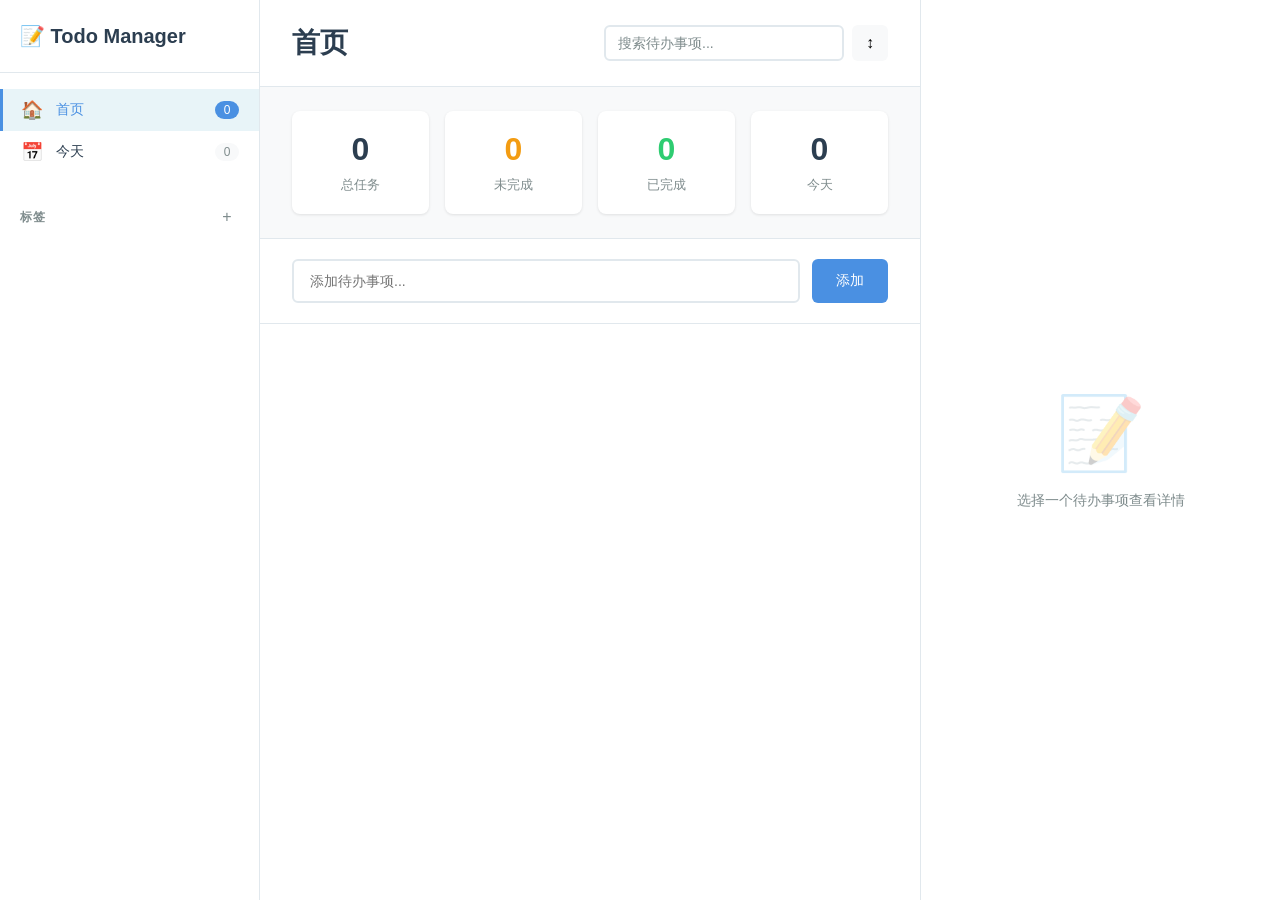
==== index.html @ 9fb46be1 "feat: 添加搜索功能 新功能: - 🔍 添加搜索框，可搜索待办事项的标题和备注 - ✕ 清除搜索按钮，快速清空搜索 - 📝 实时搜索，输入即时过滤结果 - 💡 友好的提示：搜索无结果时显示"没有找" ====
<!DOCTYPE html>
<html lang="zh-CN">
<head>
  <meta charset="UTF-8">
  <meta name="viewport" content="width=device-width, initial-scale=1.0">
  <title>Todo Manager</title>
  <link rel="stylesheet" href="app.css">
</head>
<body>
  <div class="app-container">
    <!-- 左侧导航栏 -->
    <aside class="sidebar">
      <div class="sidebar-header">
        <h1 class="app-title">📝 Todo Manager</h1>
      </div>

      <nav class="sidebar-nav">
        <!-- 主要导航 -->
        <div class="nav-section">
          <div class="nav-item active" data-view="home">
            <span class="nav-icon">🏠</span>
            <span class="nav-label">首页</span>
            <span class="nav-count" id="homeCount">0</span>
          </div>
          <div class="nav-item" data-view="today">
            <span class="nav-icon">📅</span>
            <span class="nav-label">今天</span>
            <span class="nav-count" id="todayCount">0</span>
          </div>
        </div>

        <!-- 标签列表 -->
        <div class="nav-section">
          <div class="section-header">
            <span class="section-title">标签</span>
            <button class="icon-btn-small" id="addTagBtn" title="添加标签">+</button>
          </div>
          <div id="tagsList" class="tags-list">
            <!-- 标签动态插入 -->
          </div>
        </div>
      </nav>
    </aside>

    <!-- 中间待办列表 -->
    <main class="main-content">
      <!-- 顶部标题栏 -->
      <header class="content-header">
        <h2 class="view-title" id="viewTitle">首页</h2>
        <div class="header-actions">
          <div class="search-box">
            <input
              type="text"
              id="searchInput"
              class="search-input"
              placeholder="搜索待办事项..."
            >
            <button class="btn-icon" id="clearSearchBtn" title="清除搜索" style="display: none;">
              <span>✕</span>
            </button>
          </div>
          <button class="btn-icon" id="sortBtn" title="排序">
            <span>↕️</span>
          </button>
        </div>
      </header>

      <!-- 统计面板（仅首页显示） -->
      <div class="stats-panel" id="statsPanel">
        <div class="stat-card">
          <div class="stat-number" id="totalTasks">0</div>
          <div class="stat-label">总任务</div>
        </div>
        <div class="stat-card">
          <div class="stat-number highlight" id="pendingTasks">0</div>
          <div class="stat-label">未完成</div>
        </div>
        <div class="stat-card">
          <div class="stat-number success" id="completedTasks">0</div>
          <div class="stat-label">已完成</div>
        </div>
        <div class="stat-card">
          <div class="stat-number" id="todayTasks">0</div>
          <div class="stat-label">今天</div>
        </div>
      </div>

      <!-- 添加待办事项 -->
      <div class="add-todo-form">
        <input
          type="text"
          id="newTodoInput"
          class="add-todo-input"
          placeholder="添加待办事项..."
        >
        <button class="add-todo-btn" id="addTodoBtn">添加</button>
      </div>

      <!-- 待办列表 -->
      <div class="todos-container" id="todosContainer">
        <!-- 待办事项动态插入 -->
      </div>
    </main>

    <!-- 右侧详情面板 -->
    <aside class="detail-panel" id="detailPanel">
      <div class="detail-content">
        <div class="detail-empty">
          <div class="empty-icon">📝</div>
          <div class="empty-text">选择一个待办事项查看详情</div>
        </div>

        <div class="detail-form hidden" id="detailForm">
          <!-- 关闭按钮 -->
          <div class="detail-header">
            <button class="close-btn" id="closeDetailBtn">✕</button>
          </div>

          <!-- 标题编辑 -->
          <div class="detail-section">
            <textarea
              class="detail-title-input"
              id="detailTitleInput"
              placeholder="待办事项标题..."
              rows="2"
            ></textarea>
          </div>

          <!-- 完成状态 -->
          <div class="detail-section">
            <label class="checkbox-label">
              <input type="checkbox" id="detailCompletedCheckbox">
              <span>标记为已完成</span>
            </label>
          </div>

          <!-- 标签选择 -->
          <div class="detail-section">
            <label class="section-label">标签</label>
            <select id="detailTagSelect" class="detail-select">
              <option value="">无标签</option>
              <!-- 标签选项动态插入 -->
            </select>
          </div>

          <!-- 日期设置 -->
          <div class="detail-section">
            <label class="section-label">截止日期</label>
            <input type="date" id="detailDateInput" class="detail-input">
          </div>

          <!-- 备注 -->
          <div class="detail-section">
            <label class="section-label">备注</label>
            <textarea
              id="detailNotesInput"
              class="detail-textarea"
              placeholder="添加备注..."
              rows="6"
            ></textarea>
          </div>

          <!-- 操作按钮 -->
          <div class="detail-actions">
            <button class="btn-danger" id="deleteTodoBtn">删除待办</button>
          </div>
        </div>
      </div>
    </aside>
  </div>

  <script src="storage.js"></script>
  <script src="app.js"></script>
</body>
</html>
---- app.css ----
/* 全局样式 */
* {
  margin: 0;
  padding: 0;
  box-sizing: border-box;
}

:root {
  --primary-color: #4A90E2;
  --primary-hover: #357ABD;
  --danger-color: #E74C3C;
  --success-color: #2ECC71;
  --warning-color: #F39C12;
  --text-primary: #2C3E50;
  --text-secondary: #7F8C8D;
  --bg-primary: #FFFFFF;
  --bg-secondary: #F8F9FA;
  --bg-hover: #E8F4F8;
  --border-color: #E1E8ED;
  --sidebar-width: 260px;
  --detail-width: 360px;
}

body {
  font-family: -apple-system, BlinkMacSystemFont, 'Segoe UI', 'PingFang SC', 'Hiragino Sans GB', 'Microsoft YaHei', sans-serif;
  background: var(--bg-secondary);
  color: var(--text-primary);
  overflow: hidden;
}

/* 主容器 - 三栏布局 */
.app-container {
  display: flex;
  height: 100vh;
  overflow: hidden;
}

/* ============= 左侧边栏 ============= */
.sidebar {
  width: var(--sidebar-width);
  background: var(--bg-primary);
  border-right: 1px solid var(--border-color);
  display: flex;
  flex-direction: column;
  flex-shrink: 0;
}

.sidebar-header {
  padding: 24px 20px;
  border-bottom: 1px solid var(--border-color);
}

.app-title {
  font-size: 20px;
  font-weight: 600;
  color: var(--text-primary);
}

.sidebar-nav {
  flex: 1;
  overflow-y: auto;
  padding: 16px 0;
}

.nav-section {
  margin-bottom: 24px;
}

.section-header {
  display: flex;
  align-items: center;
  justify-content: space-between;
  padding: 8px 20px;
  margin-bottom: 8px;
}

.section-title {
  font-size: 12px;
  font-weight: 600;
  color: var(--text-secondary);
  text-transform: uppercase;
  letter-spacing: 0.5px;
}

.nav-item {
  display: flex;
  align-items: center;
  padding: 10px 20px;
  cursor: pointer;
  transition: all 0.2s;
  position: relative;
}

.nav-item:hover {
  background: var(--bg-hover);
}

.nav-item.active {
  background: var(--bg-hover);
  color: var(--primary-color);
  font-weight: 500;
}

.nav-item.active::before {
  content: '';
  position: absolute;
  left: 0;
  top: 0;
  bottom: 0;
  width: 3px;
  background: var(--primary-color);
}

.nav-icon {
  font-size: 18px;
  margin-right: 12px;
  width: 24px;
  text-align: center;
}

.nav-label {
  flex: 1;
  font-size: 14px;
}

.nav-count {
  font-size: 12px;
  color: var(--text-secondary);
  background: var(--bg-secondary);
  padding: 2px 8px;
  border-radius: 10px;
  min-width: 24px;
  text-align: center;
}

.nav-item.active .nav-count {
  background: var(--primary-color);
  color: white;
}

/* 标签列表 */
.tags-list {
  display: flex;
  flex-direction: column;
}

.tag-item {
  display: flex;
  align-items: center;
  padding: 8px 20px;
  cursor: pointer;
  transition: all 0.2s;
}

.tag-item:hover {
  background: var(--bg-hover);
}

.tag-item.active {
  background: var(--bg-hover);
  color: var(--primary-color);
}

.tag-color {
  width: 12px;
  height: 12px;
  border-radius: 50%;
  margin-right: 12px;
}

.tag-name {
  flex: 1;
  font-size: 14px;
}

.tag-actions {
  display: none;
  gap: 4px;
}

.tag-item:hover .tag-actions {
  display: flex;
}

/* ============= 中间内容区 ============= */
.main-content {
  flex: 1;
  display: flex;
  flex-direction: column;
  background: var(--bg-primary);
  overflow: hidden;
}

.content-header {
  display: flex;
  align-items: center;
  justify-content: space-between;
  padding: 24px 32px;
  border-bottom: 1px solid var(--border-color);
}

.view-title {
  font-size: 28px;
  font-weight: 600;
  color: var(--text-primary);
}

.header-actions {
  display: flex;
  gap: 8px;
  align-items: center;
}

/* 搜索框 */
.search-box {
  display: flex;
  align-items: center;
  gap: 4px;
  position: relative;
}

.search-input {
  width: 240px;
  padding: 8px 12px;
  border: 2px solid var(--border-color);
  border-radius: 6px;
  font-size: 14px;
  transition: all 0.2s;
  background: var(--bg-primary);
}

.search-input:focus {
  outline: none;
  border-color: var(--primary-color);
  box-shadow: 0 0 0 3px rgba(74, 144, 226, 0.1);
}

.search-input::placeholder {
  color: var(--text-secondary);
}

/* 统计面板 */
.stats-panel {
  display: grid;
  grid-template-columns: repeat(4, 1fr);
  gap: 16px;
  padding: 24px 32px;
  background: var(--bg-secondary);
  border-bottom: 1px solid var(--border-color);
}

.stats-panel.hidden {
  display: none;
}

.stat-card {
  background: white;
  padding: 20px;
  border-radius: 8px;
  text-align: center;
  box-shadow: 0 1px 3px rgba(0, 0, 0, 0.1);
}

.stat-number {
  font-size: 32px;
  font-weight: 700;
  color: var(--text-primary);
  margin-bottom: 8px;
}

.stat-number.highlight {
  color: var(--warning-color);
}

.stat-number.success {
  color: var(--success-color);
}

.stat-label {
  font-size: 13px;
  color: var(--text-secondary);
  font-weight: 500;
}

/* 添加待办表单 */
.add-todo-form {
  display: flex;
  gap: 12px;
  padding: 20px 32px;
  border-bottom: 1px solid var(--border-color);
}

.add-todo-input {
  flex: 1;
  padding: 12px 16px;
  border: 2px solid var(--border-color);
  border-radius: 6px;
  font-size: 14px;
  transition: all 0.2s;
}

.add-todo-input:focus {
  outline: none;
  border-color: var(--primary-color);
  box-shadow: 0 0 0 3px rgba(74, 144, 226, 0.1);
}

.add-todo-btn {
  padding: 12px 24px;
  background: var(--primary-color);
  color: white;
  border: none;
  border-radius: 6px;
  font-size: 14px;
  font-weight: 500;
  cursor: pointer;
  transition: background 0.2s;
}

.add-todo-btn:hover {
  background: var(--primary-hover);
}

/* 待办列表 */
.todos-container {
  flex: 1;
  overflow-y: auto;
  padding: 16px 32px;
}

.todo-item {
  display: flex;
  align-items: flex-start;
  padding: 16px;
  margin-bottom: 8px;
  background: var(--bg-primary);
  border: 1px solid var(--border-color);
  border-radius: 8px;
  cursor: pointer;
  transition: all 0.2s;
}

.todo-item:hover {
  border-color: var(--primary-color);
  box-shadow: 0 2px 8px rgba(74, 144, 226, 0.15);
}

.todo-item.active {
  border-color: var(--primary-color);
  background: var(--bg-hover);
}

.todo-item.completed {
  opacity: 0.6;
}

.todo-checkbox {
  width: 20px;
  height: 20px;
  margin-right: 12px;
  margin-top: 2px;
  cursor: pointer;
  accent-color: var(--primary-color);
  flex-shrink: 0;
}

.todo-content {
  flex: 1;
  min-width: 0;
}

.todo-title {
  font-size: 15px;
  color: var(--text-primary);
  margin-bottom: 6px;
  word-wrap: break-word;
}

.todo-item.completed .todo-title {
  text-decoration: line-through;
  color: var(--text-secondary);
}

.todo-meta {
  display: flex;
  align-items: center;
  gap: 12px;
  font-size: 12px;
  color: var(--text-secondary);
}

.todo-tag {
  display: inline-flex;
  align-items: center;
  gap: 4px;
  padding: 2px 8px;
  background: var(--bg-secondary);
  border-radius: 4px;
}

.todo-date {
  display: inline-flex;
  align-items: center;
  gap: 4px;
}

.todo-date.overdue {
  color: var(--danger-color);
}

.empty-state {
  text-align: center;
  padding: 60px 20px;
  color: var(--text-secondary);
}

.empty-icon {
  font-size: 64px;
  margin-bottom: 16px;
  opacity: 0.5;
}

.empty-text {
  font-size: 16px;
}

/* ============= 右侧详情面板 ============= */
.detail-panel {
  width: var(--detail-width);
  background: var(--bg-primary);
  border-left: 1px solid var(--border-color);
  display: flex;
  flex-direction: column;
  flex-shrink: 0;
}

.detail-content {
  flex: 1;
  overflow-y: auto;
}

.detail-empty {
  display: flex;
  flex-direction: column;
  align-items: center;
  justify-content: center;
  height: 100%;
  padding: 40px;
  color: var(--text-secondary);
}

.detail-empty .empty-icon {
  font-size: 72px;
  margin-bottom: 16px;
  opacity: 0.3;
}

.detail-empty .empty-text {
  font-size: 14px;
  text-align: center;
}

.detail-form {
  padding: 24px;
}

.detail-form.hidden {
  display: none;
}

.detail-header {
  display: flex;
  justify-content: flex-end;
  margin-bottom: 16px;
}

.close-btn {
  width: 32px;
  height: 32px;
  border: none;
  background: transparent;
  color: var(--text-secondary);
  font-size: 18px;
  cursor: pointer;
  border-radius: 4px;
  transition: all 0.2s;
}

.close-btn:hover {
  background: var(--bg-secondary);
  color: var(--text-primary);
}

.detail-section {
  margin-bottom: 24px;
}

.section-label {
  display: block;
  font-size: 13px;
  font-weight: 600;
  color: var(--text-secondary);
  margin-bottom: 8px;
  text-transform: uppercase;
  letter-spacing: 0.5px;
}

.detail-title-input {
  width: 100%;
  padding: 12px;
  border: 2px solid var(--border-color);
  border-radius: 6px;
  font-size: 16px;
  font-weight: 500;
  font-family: inherit;
  resize: vertical;
  transition: border-color 0.2s;
}

.detail-title-input:focus {
  outline: none;
  border-color: var(--primary-color);
}

.detail-input,
.detail-select {
  width: 100%;
  padding: 10px 12px;
  border: 1px solid var(--border-color);
  border-radius: 6px;
  font-size: 14px;
  font-family: inherit;
  transition: border-color 0.2s;
}

.detail-input:focus,
.detail-select:focus {
  outline: none;
  border-color: var(--primary-color);
}

.detail-textarea {
  width: 100%;
  padding: 12px;
  border: 1px solid var(--border-color);
  border-radius: 6px;
  font-size: 14px;
  font-family: inherit;
  resize: vertical;
  min-height: 120px;
  transition: border-color 0.2s;
}

.detail-textarea:focus {
  outline: none;
  border-color: var(--primary-color);
}

.checkbox-label {
  display: flex;
  align-items: center;
  gap: 8px;
  cursor: pointer;
  font-size: 14px;
}

.checkbox-label input[type="checkbox"] {
  width: 18px;
  height: 18px;
  cursor: pointer;
  accent-color: var(--primary-color);
}

.detail-actions {
  margin-top: 32px;
  padding-top: 24px;
  border-top: 1px solid var(--border-color);
}

.btn-danger {
  width: 100%;
  padding: 12px;
  background: var(--danger-color);
  color: white;
  border: none;
  border-radius: 6px;
  font-size: 14px;
  font-weight: 500;
  cursor: pointer;
  transition: opacity 0.2s;
}

.btn-danger:hover {
  opacity: 0.9;
}

/* ============= 通用按钮 ============= */
.btn-icon {
  width: 36px;
  height: 36px;
  border: none;
  background: var(--bg-secondary);
  border-radius: 6px;
  cursor: pointer;
  font-size: 16px;
  transition: background 0.2s;
}

.btn-icon:hover {
  background: var(--border-color);
}

.icon-btn-small {
  width: 24px;
  height: 24px;
  border: none;
  background: transparent;
  color: var(--text-secondary);
  font-size: 16px;
  cursor: pointer;
  border-radius: 4px;
  transition: all 0.2s;
}

.icon-btn-small:hover {
  background: var(--bg-secondary);
  color: var(--primary-color);
}

.icon-btn-tiny {
  padding: 2px 6px;
  border: none;
  background: transparent;
  color: var(--text-secondary);
  font-size: 14px;
  cursor: pointer;
  border-radius: 3px;
  transition: all 0.2s;
}

.icon-btn-tiny:hover {
  background: var(--bg-secondary);
  color: var(--danger-color);
}

/* ============= 工具类 ============= */
.hidden {
  display: none !important;
}

/* ============= 滚动条样式 ============= */
::-webkit-scrollbar {
  width: 8px;
  height: 8px;
}

::-webkit-scrollbar-track {
  background: transparent;
}

::-webkit-scrollbar-thumb {
  background: var(--border-color);
  border-radius: 4px;
}

::-webkit-scrollbar-thumb:hover {
  background: var(--text-secondary);
}

/* ============= 响应式设计 ============= */
@media (max-width: 1200px) {
  .detail-panel {
    width: 320px;
  }
}

@media (max-width: 992px) {
  .stats-panel {
    grid-template-columns: repeat(2, 1fr);
  }
}

@media (max-width: 768px) {
  .sidebar {
    width: 200px;
  }

  .detail-panel {
    display: none;
  }
}
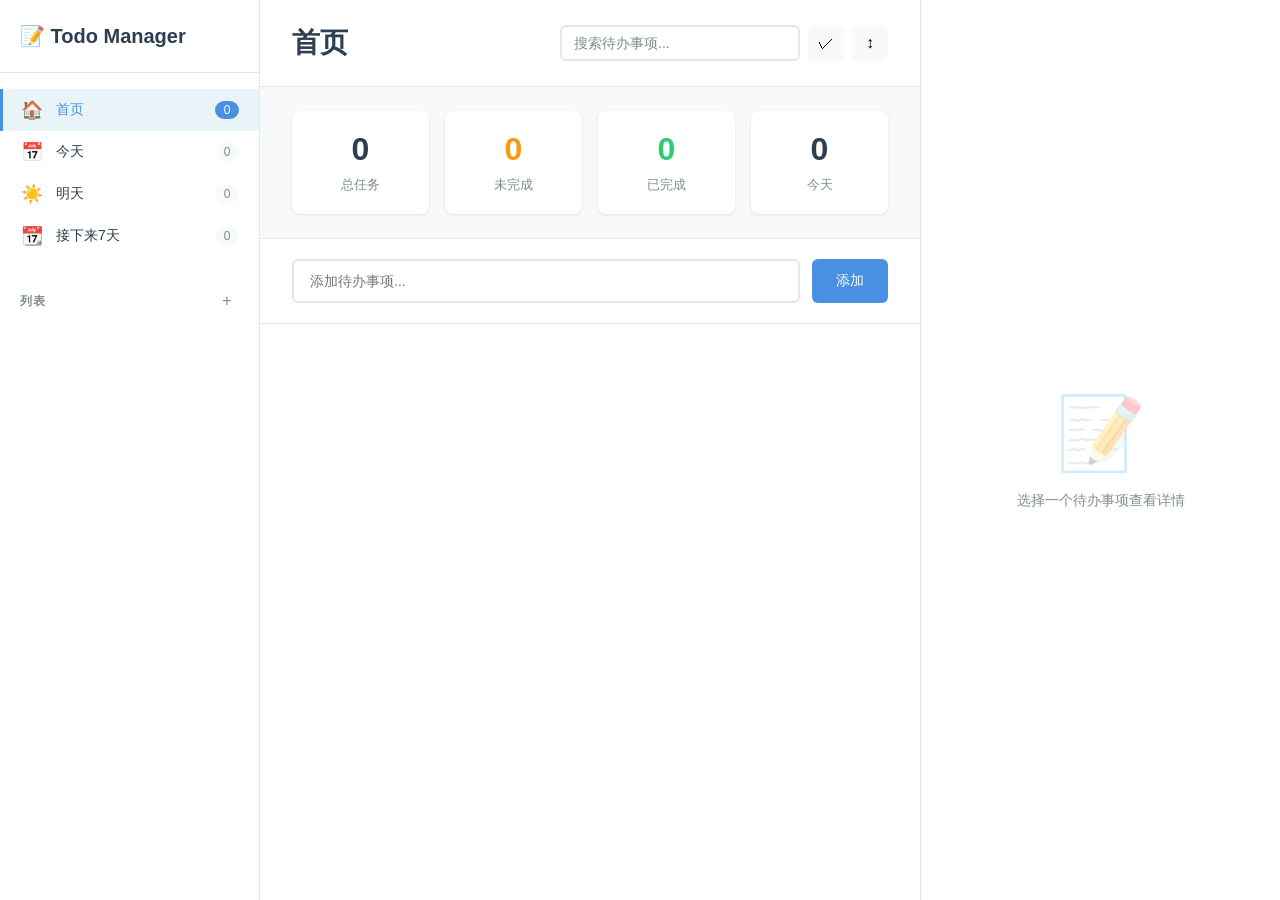
==== commit 9acf5f97: "feat: 实现TickTick免费版完整功能 重大更新： 1. 列表/项目系统    - 将标签系统重构为列表/项目系统    - 支持文件夹层级结构    - 列表可以嵌套子列表  2. 优先级管" ====
--- a/index.html
+++ b/index.html
@@ -27,16 +27,26 @@
             <span class="nav-label">今天</span>
             <span class="nav-count" id="todayCount">0</span>
           </div>
-        </div>
-
-        <!-- 标签列表 -->
+          <div class="nav-item" data-view="tomorrow">
+            <span class="nav-icon">☀️</span>
+            <span class="nav-label">明天</span>
+            <span class="nav-count" id="tomorrowCount">0</span>
+          </div>
+          <div class="nav-item" data-view="next7days">
+            <span class="nav-icon">📆</span>
+            <span class="nav-label">接下来7天</span>
+            <span class="nav-count" id="next7daysCount">0</span>
+          </div>
+        </div>
+
+        <!-- 列表/项目 -->
         <div class="nav-section">
           <div class="section-header">
-            <span class="section-title">标签</span>
-            <button class="icon-btn-small" id="addTagBtn" title="添加标签">+</button>
+            <span class="section-title">列表</span>
+            <button class="icon-btn-small" id="addTagBtn" title="添加列表">+</button>
           </div>
           <div id="tagsList" class="tags-list">
-            <!-- 标签动态插入 -->
+            <!-- 列表动态插入 -->
           </div>
         </div>
       </nav>
@@ -59,6 +69,9 @@
               <span>✕</span>
             </button>
           </div>
+          <button class="btn-icon" id="toggleCompletedBtn" title="显示/隐藏已完成">
+            <span>✓</span>
+          </button>
           <button class="btn-icon" id="sortBtn" title="排序">
             <span>↕️</span>
           </button>
@@ -134,12 +147,23 @@
             </label>
           </div>
 
-          <!-- 标签选择 -->
-          <div class="detail-section">
-            <label class="section-label">标签</label>
+          <!-- 列表选择 -->
+          <div class="detail-section">
+            <label class="section-label">列表</label>
             <select id="detailTagSelect" class="detail-select">
-              <option value="">无标签</option>
-              <!-- 标签选项动态插入 -->
+              <option value="">无列表</option>
+              <!-- 列表选项动态插入 -->
+            </select>
+          </div>
+
+          <!-- 优先级选择 -->
+          <div class="detail-section">
+            <label class="section-label">优先级</label>
+            <select id="detailPrioritySelect" class="detail-select">
+              <option value="none">无</option>
+              <option value="low">🔵 低</option>
+              <option value="medium">🟡 中</option>
+              <option value="high">🔴 高</option>
             </select>
           </div>
 
@@ -160,6 +184,23 @@
             ></textarea>
           </div>
 
+          <!-- 子任务 -->
+          <div class="detail-section">
+            <label class="section-label">子任务</label>
+            <div class="subtasks-list" id="subtasksList">
+              <!-- 子任务动态插入 -->
+            </div>
+            <div class="add-subtask-form">
+              <input
+                type="text"
+                id="newSubtaskInput"
+                class="add-subtask-input"
+                placeholder="添加子任务..."
+              >
+              <button class="btn-add-subtask" id="addSubtaskBtn">+</button>
+            </div>
+          </div>
+
           <!-- 操作按钮 -->
           <div class="detail-actions">
             <button class="btn-danger" id="deleteTodoBtn">删除待办</button>
--- a/app.css
+++ b/app.css
@@ -138,27 +138,44 @@
   color: white;
 }
 
-/* 标签列表 */
+/* 列表/标签列表 */
 .tags-list {
   display: flex;
   flex-direction: column;
 }
 
-.tag-item {
+.tag-item,
+.list-item {
   display: flex;
   align-items: center;
   padding: 8px 20px;
   cursor: pointer;
   transition: all 0.2s;
-}
-
-.tag-item:hover {
+  position: relative;
+}
+
+.tag-item:hover,
+.list-item:hover {
   background: var(--bg-hover);
 }
 
-.tag-item.active {
+.tag-item.active,
+.list-item.active {
   background: var(--bg-hover);
   color: var(--primary-color);
+}
+
+.list-toggle {
+  font-size: 10px;
+  margin-right: 4px;
+  color: var(--text-secondary);
+  width: 12px;
+  text-align: center;
+}
+
+.list-toggle-empty {
+  width: 12px;
+  margin-right: 4px;
 }
 
 .tag-color {
@@ -178,7 +195,8 @@
   gap: 4px;
 }
 
-.tag-item:hover .tag-actions {
+.tag-item:hover .tag-actions,
+.list-item:hover .tag-actions {
   display: flex;
 }
 
@@ -354,6 +372,24 @@
   opacity: 0.6;
 }
 
+/* 优先级样式 */
+.priority-icon {
+  margin-right: 6px;
+  font-size: 14px;
+}
+
+.todo-item.priority-high {
+  border-left: 3px solid #E74C3C;
+}
+
+.todo-item.priority-medium {
+  border-left: 3px solid #F39C12;
+}
+
+.todo-item.priority-low {
+  border-left: 3px solid #3498DB;
+}
+
 .todo-checkbox {
   width: 20px;
   height: 20px;
@@ -594,6 +630,219 @@
   opacity: 0.9;
 }
 
+/* 子任务 */
+.subtasks-list {
+  display: flex;
+  flex-direction: column;
+  margin-bottom: 12px;
+  max-height: 400px;
+  overflow-y: auto;
+}
+
+.subtask-wrapper {
+  display: flex;
+  flex-direction: column;
+}
+
+.subtask-item {
+  display: flex;
+  align-items: flex-start;
+  gap: 6px;
+  padding: 6px 8px;
+  margin: 2px 0;
+  background: var(--bg-secondary);
+  border-radius: 6px;
+  transition: background 0.2s;
+  position: relative;
+}
+
+.subtask-item:hover {
+  background: var(--border-color);
+}
+
+.subtask-item.completed .subtask-text {
+  text-decoration: line-through;
+  color: var(--text-secondary);
+}
+
+/* 展开/收起按钮 */
+.subtask-toggle {
+  width: 16px;
+  height: 16px;
+  border: none;
+  background: transparent;
+  cursor: pointer;
+  font-size: 10px;
+  color: var(--text-secondary);
+  padding: 0;
+  display: flex;
+  align-items: center;
+  justify-content: center;
+  flex-shrink: 0;
+  margin-top: 2px;
+}
+
+.subtask-toggle:hover {
+  color: var(--primary-color);
+}
+
+.subtask-toggle.collapsed::before {
+  content: '▶';
+}
+
+.subtask-toggle.expanded::before {
+  content: '▼';
+}
+
+.subtask-toggle.empty {
+  visibility: hidden;
+}
+
+.subtask-checkbox {
+  width: 16px;
+  height: 16px;
+  cursor: pointer;
+  accent-color: var(--primary-color);
+  flex-shrink: 0;
+  margin-top: 2px;
+}
+
+.subtask-content {
+  flex: 1;
+  display: flex;
+  flex-direction: column;
+  gap: 4px;
+  min-width: 0;
+}
+
+.subtask-main {
+  display: flex;
+  align-items: center;
+  gap: 6px;
+}
+
+.subtask-text {
+  flex: 1;
+  font-size: 14px;
+  word-wrap: break-word;
+  line-height: 1.4;
+}
+
+.subtask-actions {
+  display: flex;
+  gap: 2px;
+  opacity: 0;
+  transition: opacity 0.2s;
+}
+
+.subtask-item:hover .subtask-actions {
+  opacity: 1;
+}
+
+.btn-add-child {
+  padding: 2px 6px;
+  border: none;
+  background: transparent;
+  color: var(--primary-color);
+  font-size: 11px;
+  cursor: pointer;
+  border-radius: 3px;
+  transition: background 0.2s;
+}
+
+.btn-add-child:hover {
+  background: rgba(74, 144, 226, 0.1);
+}
+
+/* 子任务嵌套缩进 */
+.subtask-children {
+  padding-left: 22px;
+  margin-top: 2px;
+}
+
+.subtask-children.collapsed {
+  display: none;
+}
+
+/* 顶层添加子任务表单 */
+.add-subtask-form {
+  display: flex;
+  gap: 8px;
+  margin-top: 8px;
+}
+
+.add-subtask-input {
+  flex: 1;
+  padding: 8px 12px;
+  border: 1px solid var(--border-color);
+  border-radius: 6px;
+  font-size: 14px;
+  transition: border-color 0.2s;
+}
+
+.add-subtask-input:focus {
+  outline: none;
+  border-color: var(--primary-color);
+}
+
+.btn-add-subtask {
+  width: 36px;
+  height: 36px;
+  border: none;
+  background: var(--primary-color);
+  color: white;
+  border-radius: 6px;
+  font-size: 18px;
+  cursor: pointer;
+  transition: background 0.2s;
+  flex-shrink: 0;
+}
+
+.btn-add-subtask:hover {
+  background: var(--primary-hover);
+}
+
+/* 内联添加子任务输入框 */
+.inline-add-subtask {
+  display: flex;
+  gap: 4px;
+  margin-top: 4px;
+  padding-left: 22px;
+}
+
+.inline-add-subtask input {
+  flex: 1;
+  padding: 4px 8px;
+  border: 1px solid var(--primary-color);
+  border-radius: 4px;
+  font-size: 13px;
+}
+
+.inline-add-subtask input:focus {
+  outline: none;
+  box-shadow: 0 0 0 2px rgba(74, 144, 226, 0.2);
+}
+
+.inline-add-subtask button {
+  padding: 4px 8px;
+  border: none;
+  background: var(--primary-color);
+  color: white;
+  border-radius: 4px;
+  font-size: 12px;
+  cursor: pointer;
+}
+
+.inline-add-subtask button:hover {
+  background: var(--primary-hover);
+}
+
+.subtask-progress {
+  font-size: 12px;
+  color: var(--text-secondary);
+  margin-left: 8px;
+}
+
 /* ============= 通用按钮 ============= */
 .btn-icon {
   width: 36px;
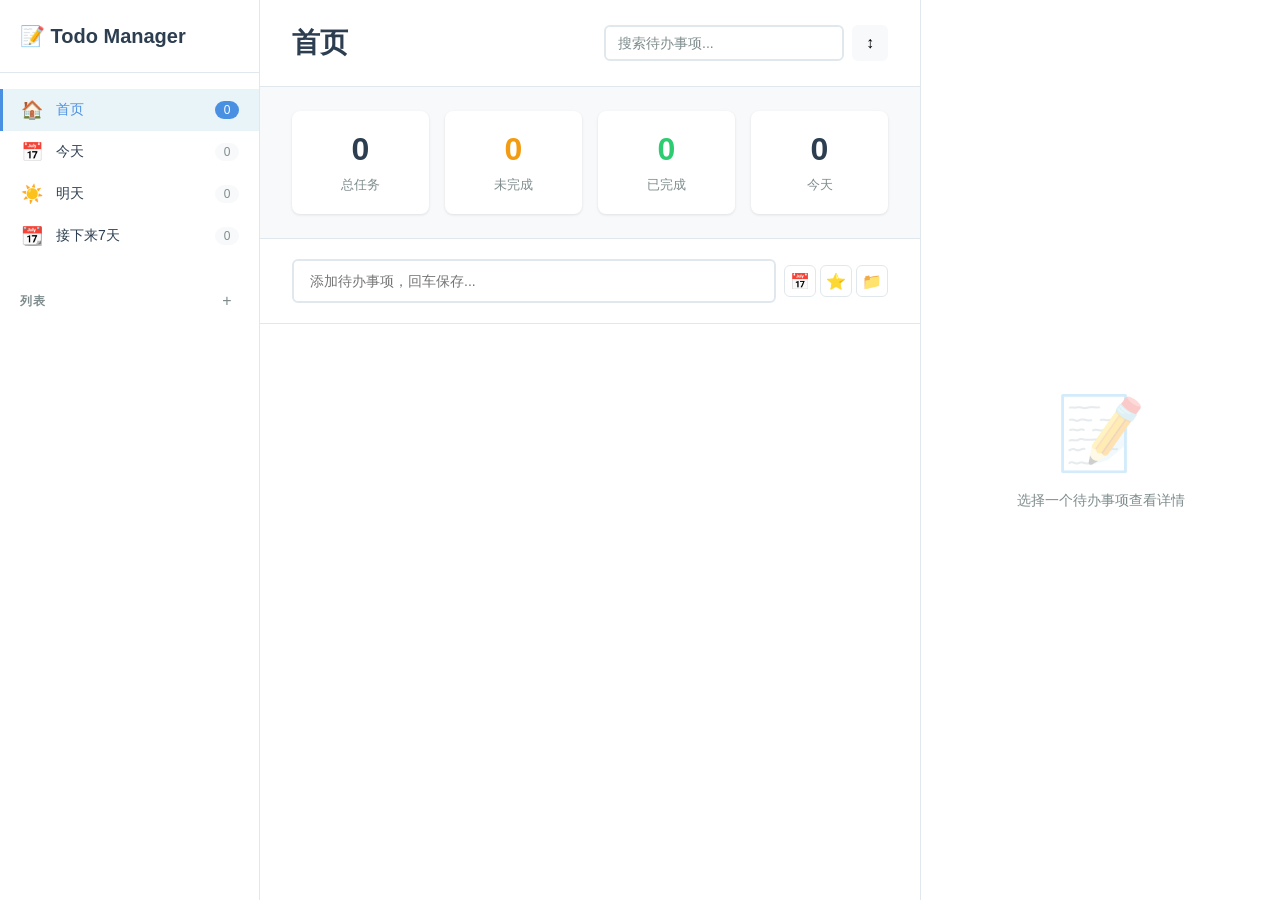
==== commit 41d1a327: "feat: 实现TickTick中间栏完整功能 重大改进 - 中间待办列表区域： 1. 已完成任务折叠区域    - 已完成任务单独显示在折叠区域    - 点击头部可展开/收起    - 显示已完成" ====
--- a/index.html
+++ b/index.html
@@ -69,12 +69,25 @@
               <span>✕</span>
             </button>
           </div>
-          <button class="btn-icon" id="toggleCompletedBtn" title="显示/隐藏已完成">
-            <span>✓</span>
-          </button>
-          <button class="btn-icon" id="sortBtn" title="排序">
-            <span>↕️</span>
-          </button>
+          <div class="sort-dropdown">
+            <button class="btn-icon" id="sortBtn" title="排序">
+              <span>↕️</span>
+            </button>
+            <div class="sort-menu hidden" id="sortMenu">
+              <div class="sort-option" data-sort="manual">
+                <span>📌</span> 手动排序
+              </div>
+              <div class="sort-option" data-sort="date">
+                <span>📅</span> 按日期
+              </div>
+              <div class="sort-option" data-sort="priority">
+                <span>⭐</span> 按优先级
+              </div>
+              <div class="sort-option" data-sort="title">
+                <span>🔤</span> 按标题
+              </div>
+            </div>
+          </div>
         </div>
       </header>
 
@@ -104,14 +117,33 @@
           type="text"
           id="newTodoInput"
           class="add-todo-input"
-          placeholder="添加待办事项..."
+          placeholder="添加待办事项，回车保存..."
         >
-        <button class="add-todo-btn" id="addTodoBtn">添加</button>
+        <div class="quick-actions">
+          <button class="quick-action-btn" id="quickDateBtn" title="设置日期">📅</button>
+          <button class="quick-action-btn" id="quickPriorityBtn" title="设置优先级">⭐</button>
+          <button class="quick-action-btn" id="quickListBtn" title="选择列表">📁</button>
+        </div>
       </div>
 
       <!-- 待办列表 -->
-      <div class="todos-container" id="todosContainer">
-        <!-- 待办事项动态插入 -->
+      <div class="todos-wrapper">
+        <!-- 未完成任务 -->
+        <div class="todos-container" id="todosContainer">
+          <!-- 待办事项动态插入 -->
+        </div>
+
+        <!-- 已完成任务折叠区域 -->
+        <div class="completed-section" id="completedSection" style="display: none;">
+          <div class="completed-header" id="completedHeader">
+            <span class="completed-toggle">▼</span>
+            <span class="completed-title">已完成</span>
+            <span class="completed-count" id="completedCount">0</span>
+          </div>
+          <div class="completed-tasks" id="completedTasks">
+            <!-- 已完成的任务动态插入 -->
+          </div>
+        </div>
       </div>
     </main>
 
--- a/app.css
+++ b/app.css
@@ -303,7 +303,8 @@
 /* 添加待办表单 */
 .add-todo-form {
   display: flex;
-  gap: 12px;
+  align-items: center;
+  gap: 8px;
   padding: 20px 32px;
   border-bottom: 1px solid var(--border-color);
 }
@@ -323,20 +324,34 @@
   box-shadow: 0 0 0 3px rgba(74, 144, 226, 0.1);
 }
 
-.add-todo-btn {
-  padding: 12px 24px;
+.quick-actions {
+  display: flex;
+  gap: 4px;
+}
+
+.quick-action-btn {
+  width: 32px;
+  height: 32px;
+  border: 1px solid var(--border-color);
+  background: var(--bg-primary);
+  border-radius: 6px;
+  cursor: pointer;
+  font-size: 16px;
+  display: flex;
+  align-items: center;
+  justify-content: center;
+  transition: all 0.2s;
+}
+
+.quick-action-btn:hover {
+  background: var(--bg-hover);
+  border-color: var(--primary-color);
+}
+
+.quick-action-btn.active {
   background: var(--primary-color);
   color: white;
-  border: none;
-  border-radius: 6px;
-  font-size: 14px;
-  font-weight: 500;
-  cursor: pointer;
-  transition: background 0.2s;
-}
-
-.add-todo-btn:hover {
-  background: var(--primary-hover);
+  border-color: var(--primary-color);
 }
 
 /* 待办列表 */
@@ -938,3 +953,106 @@
     display: none;
   }
 }
+
+/* ============= 排序下拉菜单 ============= */
+.sort-dropdown {
+  position: relative;
+}
+
+.sort-menu {
+  position: absolute;
+  top: 100%;
+  right: 0;
+  margin-top: 4px;
+  background: var(--bg-primary);
+  border: 1px solid var(--border-color);
+  border-radius: 8px;
+  box-shadow: 0 4px 12px rgba(0, 0, 0, 0.1);
+  min-width: 180px;
+  z-index: 100;
+  overflow: hidden;
+}
+
+.sort-option {
+  padding: 12px 16px;
+  cursor: pointer;
+  transition: background 0.2s;
+  display: flex;
+  align-items: center;
+  gap: 8px;
+  font-size: 14px;
+}
+
+.sort-option:hover {
+  background: var(--bg-hover);
+}
+
+.sort-option.active {
+  background: var(--bg-hover);
+  color: var(--primary-color);
+  font-weight: 500;
+}
+
+/* ============= 已完成任务区域 ============= */
+.todos-wrapper {
+  flex: 1;
+  overflow-y: auto;
+  display: flex;
+  flex-direction: column;
+}
+
+.todos-container {
+  padding: 16px 32px;
+}
+
+.completed-section {
+  border-top: 1px solid var(--border-color);
+}
+
+.completed-header {
+  display: flex;
+  align-items: center;
+  gap: 8px;
+  padding: 12px 32px;
+  cursor: pointer;
+  user-select: none;
+  transition: background 0.2s;
+}
+
+.completed-header:hover {
+  background: var(--bg-hover);
+}
+
+.completed-toggle {
+  font-size: 12px;
+  color: var(--text-secondary);
+  transition: transform 0.2s;
+}
+
+.completed-section.collapsed .completed-toggle {
+  transform: rotate(-90deg);
+}
+
+.completed-title {
+  font-size: 13px;
+  color: var(--text-secondary);
+  font-weight: 500;
+}
+
+.completed-count {
+  font-size: 12px;
+  color: var(--text-secondary);
+  background: var(--bg-secondary);
+  padding: 2px 8px;
+  border-radius: 10px;
+  min-width: 24px;
+  text-align: center;
+}
+
+.completed-tasks {
+  padding: 0 32px 16px 32px;
+}
+
+.completed-section.collapsed .completed-tasks {
+  display: none;
+}
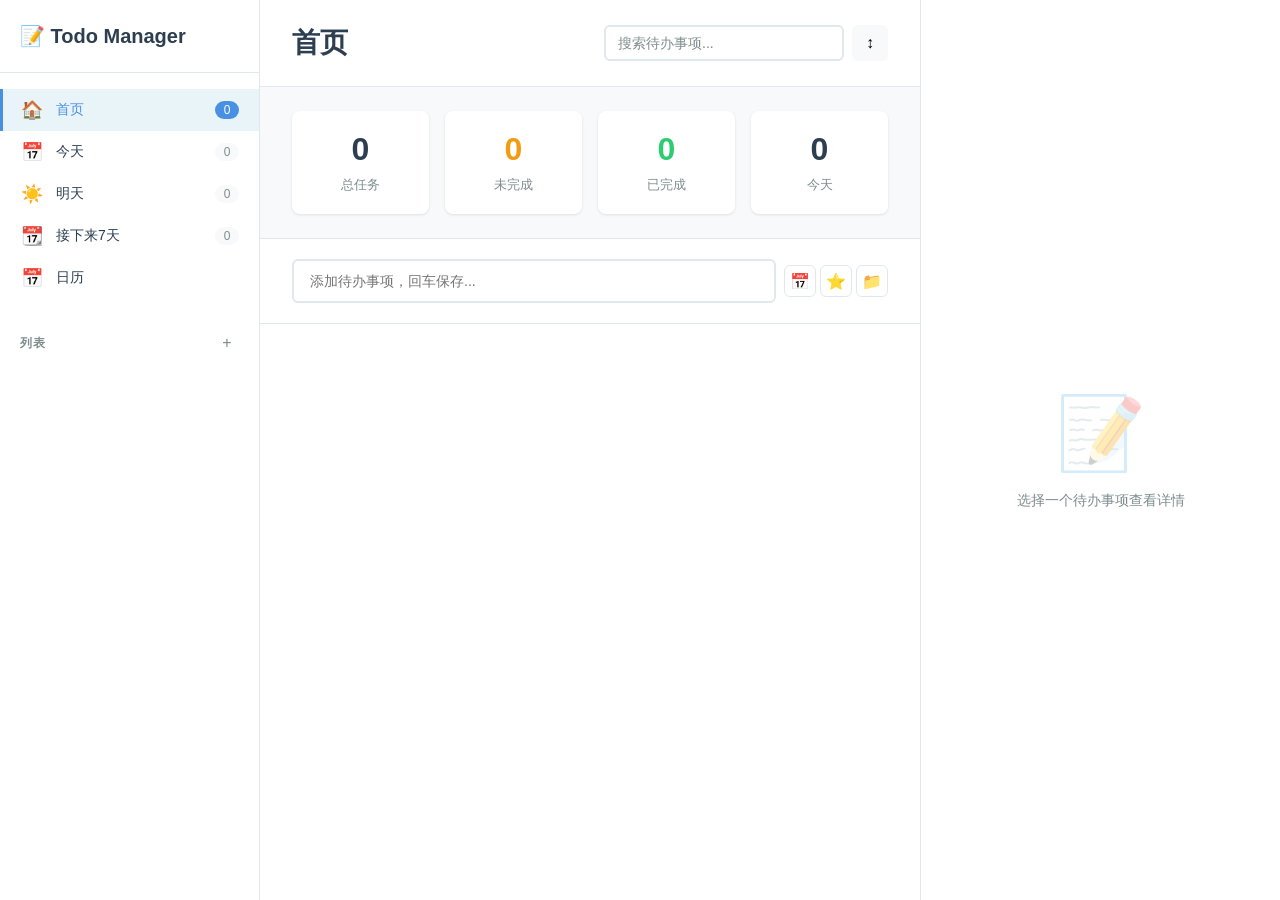
==== commit d5e60594: "feat: 实现日历视图功能 添加完整的月历视图: - 显示完整的月历网格(包含上下月部分日期) - 高亮今天日期 - 显示每天的任务数量标记 - 支持月份前后导航 - 点击日期查看当天所有任务 - " ====
--- a/index.html
+++ b/index.html
@@ -36,6 +36,10 @@
             <span class="nav-icon">📆</span>
             <span class="nav-label">接下来7天</span>
             <span class="nav-count" id="next7daysCount">0</span>
+          </div>
+          <div class="nav-item" data-view="calendar">
+            <span class="nav-icon">📅</span>
+            <span class="nav-label">日历</span>
           </div>
         </div>
 
@@ -145,6 +149,29 @@
           </div>
         </div>
       </div>
+
+      <!-- 日历视图 -->
+      <div class="calendar-view hidden" id="calendarView">
+        <div class="calendar-header">
+          <button class="btn-month-nav" id="prevMonthBtn">‹</button>
+          <h3 class="calendar-title" id="calendarTitle">2024年1月</h3>
+          <button class="btn-month-nav" id="nextMonthBtn">›</button>
+        </div>
+        <div class="calendar-grid">
+          <div class="calendar-weekdays">
+            <div class="weekday">日</div>
+            <div class="weekday">一</div>
+            <div class="weekday">二</div>
+            <div class="weekday">三</div>
+            <div class="weekday">四</div>
+            <div class="weekday">五</div>
+            <div class="weekday">六</div>
+          </div>
+          <div class="calendar-days" id="calendarDays">
+            <!-- 日历日期动态插入 -->
+          </div>
+        </div>
+      </div>
     </main>
 
     <!-- 右侧详情面板 -->
@@ -156,69 +183,163 @@
         </div>
 
         <div class="detail-form hidden" id="detailForm">
-          <!-- 关闭按钮 -->
+          <!-- 顶部操作栏 -->
           <div class="detail-header">
-            <button class="close-btn" id="closeDetailBtn">✕</button>
-          </div>
-
-          <!-- 标题编辑 -->
-          <div class="detail-section">
+            <button class="icon-action-btn close-btn" id="closeDetailBtn">✕</button>
+          </div>
+
+          <!-- 完成状态 + 标题 -->
+          <div class="detail-title-section">
+            <label class="checkbox-wrapper">
+              <input type="checkbox" id="detailCompletedCheckbox" class="detail-checkbox">
+              <span class="checkbox-custom"></span>
+            </label>
             <textarea
               class="detail-title-input"
               id="detailTitleInput"
               placeholder="待办事项标题..."
-              rows="2"
+              rows="1"
             ></textarea>
           </div>
 
-          <!-- 完成状态 -->
+          <!-- 详情列表 -->
+          <div class="detail-items">
+            <!-- 截止日期 -->
+            <div class="detail-item" id="detailDateItem">
+              <div class="detail-item-icon">📅</div>
+              <div class="detail-item-content">
+                <div class="detail-item-label">截止日期</div>
+                <div class="detail-item-value">
+                  <input type="date" id="detailDateInput" class="detail-date-input">
+                  <div class="date-shortcuts hidden" id="dateShortcuts">
+                    <div class="date-shortcut" data-shortcut="today">今天</div>
+                    <div class="date-shortcut" data-shortcut="tomorrow">明天</div>
+                    <div class="date-shortcut" data-shortcut="nextWeek">下周</div>
+                    <div class="date-shortcut" data-shortcut="clear">清除</div>
+                  </div>
+                </div>
+              </div>
+            </div>
+
+            <!-- 优先级 -->
+            <div class="detail-item" id="detailPriorityItem">
+              <div class="detail-item-icon">⭐</div>
+              <div class="detail-item-content">
+                <div class="detail-item-label">优先级</div>
+                <div class="detail-item-value">
+                  <div class="priority-buttons">
+                    <button class="priority-btn active" data-priority="none">
+                      <span class="priority-dot"></span>
+                      <span>无</span>
+                    </button>
+                    <button class="priority-btn priority-low" data-priority="low">
+                      <span class="priority-dot"></span>
+                      <span>低</span>
+                    </button>
+                    <button class="priority-btn priority-medium" data-priority="medium">
+                      <span class="priority-dot"></span>
+                      <span>中</span>
+                    </button>
+                    <button class="priority-btn priority-high" data-priority="high">
+                      <span class="priority-dot"></span>
+                      <span>高</span>
+                    </button>
+                  </div>
+                </div>
+              </div>
+            </div>
+
+            <!-- 列表 -->
+            <div class="detail-item" id="detailListItem">
+              <div class="detail-item-icon">📁</div>
+              <div class="detail-item-content">
+                <div class="detail-item-label">列表</div>
+                <div class="detail-item-value">
+                  <select id="detailListSelect" class="detail-list-select">
+                    <option value="">无列表</option>
+                    <!-- 列表选项动态插入 -->
+                  </select>
+                </div>
+              </div>
+            </div>
+
+            <!-- 重复 -->
+            <div class="detail-item" id="detailRepeatItem">
+              <div class="detail-item-icon">🔄</div>
+              <div class="detail-item-content">
+                <div class="detail-item-label">重复</div>
+                <div class="detail-item-value">
+                  <select id="detailRepeatSelect" class="detail-repeat-select">
+                    <option value="">不重复</option>
+                    <option value="daily">每天</option>
+                    <option value="weekly">每周</option>
+                    <option value="monthly">每月</option>
+                    <option value="yearly">每年</option>
+                  </select>
+                </div>
+              </div>
+            </div>
+
+            <!-- 提醒 -->
+            <div class="detail-item" id="detailRemindersItem">
+              <div class="detail-item-icon">🔔</div>
+              <div class="detail-item-content">
+                <div class="detail-item-label">提醒</div>
+                <div class="detail-item-value">
+                  <div class="reminders-list" id="remindersList">
+                    <!-- 提醒项动态插入 -->
+                  </div>
+                  <button class="btn-add-reminder" id="addReminderBtn">+ 添加提醒</button>
+                </div>
+              </div>
+            </div>
+
+            <!-- 标签 -->
+            <div class="detail-item" id="detailTagsItem">
+              <div class="detail-item-icon">🏷️</div>
+              <div class="detail-item-content">
+                <div class="detail-item-label">标签</div>
+                <div class="detail-item-value">
+                  <div class="tags-display" id="tagsDisplay">
+                    <!-- 标签动态插入 -->
+                  </div>
+                  <div class="tag-input-wrapper">
+                    <input
+                      type="text"
+                      id="newTagInput"
+                      class="tag-input"
+                      placeholder="添加标签..."
+                    >
+                  </div>
+                </div>
+              </div>
+            </div>
+          </div>
+
+          <!-- 番茄钟 -->
+          <div class="detail-section pomodoro-section">
+            <div class="section-header-with-action">
+              <label class="section-label">🍅 番茄钟</label>
+              <div class="pomodoro-count">
+                已完成: <span id="pomodoroCount">0</span>
+              </div>
+            </div>
+            <div class="pomodoro-timer">
+              <div class="timer-display" id="timerDisplay">25:00</div>
+              <div class="timer-mode" id="timerMode">工作时间</div>
+              <div class="timer-controls">
+                <button class="btn-timer" id="startTimerBtn">开始</button>
+                <button class="btn-timer" id="pauseTimerBtn" style="display: none;">暂停</button>
+                <button class="btn-timer-secondary" id="resetTimerBtn">重置</button>
+              </div>
+            </div>
+          </div>
+
+          <!-- 子任务区域 -->
           <div class="detail-section">
-            <label class="checkbox-label">
-              <input type="checkbox" id="detailCompletedCheckbox">
-              <span>标记为已完成</span>
-            </label>
-          </div>
-
-          <!-- 列表选择 -->
-          <div class="detail-section">
-            <label class="section-label">列表</label>
-            <select id="detailTagSelect" class="detail-select">
-              <option value="">无列表</option>
-              <!-- 列表选项动态插入 -->
-            </select>
-          </div>
-
-          <!-- 优先级选择 -->
-          <div class="detail-section">
-            <label class="section-label">优先级</label>
-            <select id="detailPrioritySelect" class="detail-select">
-              <option value="none">无</option>
-              <option value="low">🔵 低</option>
-              <option value="medium">🟡 中</option>
-              <option value="high">🔴 高</option>
-            </select>
-          </div>
-
-          <!-- 日期设置 -->
-          <div class="detail-section">
-            <label class="section-label">截止日期</label>
-            <input type="date" id="detailDateInput" class="detail-input">
-          </div>
-
-          <!-- 备注 -->
-          <div class="detail-section">
-            <label class="section-label">备注</label>
-            <textarea
-              id="detailNotesInput"
-              class="detail-textarea"
-              placeholder="添加备注..."
-              rows="6"
-            ></textarea>
-          </div>
-
-          <!-- 子任务 -->
-          <div class="detail-section">
-            <label class="section-label">子任务</label>
+            <div class="section-header-with-action">
+              <label class="section-label">☑️ 子任务</label>
+            </div>
             <div class="subtasks-list" id="subtasksList">
               <!-- 子任务动态插入 -->
             </div>
@@ -233,9 +354,23 @@
             </div>
           </div>
 
-          <!-- 操作按钮 -->
-          <div class="detail-actions">
-            <button class="btn-danger" id="deleteTodoBtn">删除待办</button>
+          <!-- 备注 -->
+          <div class="detail-section">
+            <label class="section-label">📝 备注</label>
+            <textarea
+              id="detailNotesInput"
+              class="detail-notes-textarea"
+              placeholder="添加备注..."
+              rows="6"
+            ></textarea>
+          </div>
+
+          <!-- 删除按钮 -->
+          <div class="detail-footer">
+            <button class="btn-delete" id="deleteTodoBtn">
+              <span>🗑️</span>
+              <span>删除任务</span>
+            </button>
           </div>
         </div>
       </div>
--- a/app.css
+++ b/app.css
@@ -1056,3 +1056,686 @@
 .completed-section.collapsed .completed-tasks {
   display: none;
 }
+
+/* ============= 右侧详情面板 - TickTick 风格 ============= */
+/* 重新定义详情面板样式 */
+.detail-form {
+  padding: 0;
+  display: flex;
+  flex-direction: column;
+  height: 100%;
+}
+
+.detail-header {
+  display: flex;
+  justify-content: flex-end;
+  align-items: center;
+  padding: 16px 20px;
+  border-bottom: 1px solid var(--border-color);
+  margin-bottom: 0;
+}
+
+.icon-action-btn {
+  width: 32px;
+  height: 32px;
+  border: none;
+  background: transparent;
+  color: var(--text-secondary);
+  font-size: 16px;
+  cursor: pointer;
+  border-radius: 6px;
+  transition: all 0.2s;
+  display: flex;
+  align-items: center;
+  justify-content: center;
+}
+
+.icon-action-btn:hover {
+  background: var(--bg-secondary);
+  color: var(--text-primary);
+}
+
+/* 标题区域 */
+.detail-title-section {
+  display: flex;
+  gap: 12px;
+  padding: 20px;
+  border-bottom: 1px solid var(--border-color);
+}
+
+.checkbox-wrapper {
+  display: flex;
+  align-items: flex-start;
+  padding-top: 4px;
+}
+
+.detail-checkbox {
+  width: 20px;
+  height: 20px;
+  cursor: pointer;
+  accent-color: var(--primary-color);
+  margin: 0;
+}
+
+.checkbox-custom {
+  display: none;
+}
+
+.detail-title-section .detail-title-input {
+  flex: 1;
+  border: none;
+  padding: 0;
+  font-size: 18px;
+  font-weight: 500;
+  line-height: 1.4;
+  resize: none;
+  min-height: 28px;
+  max-height: 200px;
+  overflow-y: auto;
+}
+
+.detail-title-section .detail-title-input:focus {
+  outline: none;
+  border: none;
+}
+
+/* 详情项列表 */
+.detail-items {
+  padding: 0;
+  border-bottom: 1px solid var(--border-color);
+}
+
+.detail-item {
+  display: flex;
+  gap: 12px;
+  padding: 16px 20px;
+  cursor: pointer;
+  transition: background 0.2s;
+  border-bottom: 1px solid transparent;
+}
+
+.detail-item:hover {
+  background: var(--bg-hover);
+}
+
+.detail-item:last-child {
+  border-bottom: none;
+}
+
+.detail-item-icon {
+  font-size: 18px;
+  width: 24px;
+  text-align: center;
+  flex-shrink: 0;
+}
+
+.detail-item-content {
+  flex: 1;
+  min-width: 0;
+}
+
+.detail-item-label {
+  font-size: 13px;
+  color: var(--text-secondary);
+  margin-bottom: 6px;
+}
+
+.detail-item-value {
+  position: relative;
+}
+
+/* 日期输入 */
+.detail-date-input {
+  width: 100%;
+  padding: 8px 12px;
+  border: 1px solid var(--border-color);
+  border-radius: 6px;
+  font-size: 14px;
+  font-family: inherit;
+  cursor: pointer;
+  transition: border-color 0.2s;
+}
+
+.detail-date-input:focus {
+  outline: none;
+  border-color: var(--primary-color);
+}
+
+/* 日期快捷选项 */
+.date-shortcuts {
+  position: absolute;
+  top: 100%;
+  left: 0;
+  right: 0;
+  margin-top: 4px;
+  background: var(--bg-primary);
+  border: 1px solid var(--border-color);
+  border-radius: 8px;
+  box-shadow: 0 4px 12px rgba(0, 0, 0, 0.1);
+  z-index: 10;
+  overflow: hidden;
+}
+
+.date-shortcut {
+  padding: 10px 16px;
+  cursor: pointer;
+  font-size: 14px;
+  transition: background 0.2s;
+}
+
+.date-shortcut:hover {
+  background: var(--bg-hover);
+}
+
+/* 优先级按钮 */
+.priority-buttons {
+  display: flex;
+  gap: 8px;
+}
+
+.priority-btn {
+  flex: 1;
+  display: flex;
+  flex-direction: column;
+  align-items: center;
+  gap: 4px;
+  padding: 10px 8px;
+  border: 1px solid var(--border-color);
+  background: var(--bg-primary);
+  border-radius: 6px;
+  cursor: pointer;
+  font-size: 12px;
+  transition: all 0.2s;
+}
+
+.priority-btn:hover {
+  background: var(--bg-hover);
+  border-color: var(--primary-color);
+}
+
+.priority-btn.active {
+  background: var(--bg-hover);
+  border-color: var(--primary-color);
+  color: var(--primary-color);
+}
+
+.priority-dot {
+  width: 12px;
+  height: 12px;
+  border-radius: 50%;
+  background: var(--border-color);
+}
+
+.priority-btn.priority-low .priority-dot {
+  background: #3498DB;
+}
+
+.priority-btn.priority-medium .priority-dot {
+  background: #F39C12;
+}
+
+.priority-btn.priority-high .priority-dot {
+  background: #E74C3C;
+}
+
+.priority-btn.priority-low.active {
+  border-color: #3498DB;
+  color: #3498DB;
+}
+
+.priority-btn.priority-medium.active {
+  border-color: #F39C12;
+  color: #F39C12;
+}
+
+.priority-btn.priority-high.active {
+  border-color: #E74C3C;
+  color: #E74C3C;
+}
+
+/* 列表选择 */
+.detail-list-select {
+  width: 100%;
+  padding: 8px 12px;
+  border: 1px solid var(--border-color);
+  border-radius: 6px;
+  font-size: 14px;
+  font-family: inherit;
+  cursor: pointer;
+  transition: border-color 0.2s;
+  background: var(--bg-primary);
+}
+
+.detail-list-select:focus {
+  outline: none;
+  border-color: var(--primary-color);
+}
+
+/* 重复选择器 */
+.detail-repeat-select {
+  width: 100%;
+  padding: 8px 12px;
+  border: 1px solid var(--border-color);
+  border-radius: 6px;
+  font-size: 14px;
+  font-family: inherit;
+  cursor: pointer;
+  transition: border-color 0.2s;
+  background: var(--bg-primary);
+}
+
+.detail-repeat-select:focus {
+  outline: none;
+  border-color: var(--primary-color);
+}
+
+/* 提醒列表 */
+.reminders-list {
+  margin-bottom: 12px;
+}
+
+.reminder-item {
+  display: flex;
+  align-items: center;
+  gap: 10px;
+  padding: 8px 12px;
+  background: var(--bg-secondary);
+  border-radius: 6px;
+  margin-bottom: 8px;
+}
+
+.reminder-time {
+  flex: 1;
+  font-size: 14px;
+  color: var(--text-primary);
+}
+
+.reminder-toggle {
+  width: 40px;
+  height: 20px;
+  background: var(--border-color);
+  border-radius: 10px;
+  position: relative;
+  cursor: pointer;
+  transition: background 0.2s;
+}
+
+.reminder-toggle.active {
+  background: var(--primary-color);
+}
+
+.reminder-toggle::after {
+  content: '';
+  position: absolute;
+  top: 2px;
+  left: 2px;
+  width: 16px;
+  height: 16px;
+  background: white;
+  border-radius: 50%;
+  transition: transform 0.2s;
+}
+
+.reminder-toggle.active::after {
+  transform: translateX(20px);
+}
+
+.reminder-delete {
+  padding: 4px 8px;
+  background: transparent;
+  border: none;
+  color: var(--text-secondary);
+  cursor: pointer;
+  font-size: 16px;
+  transition: color 0.2s;
+}
+
+.reminder-delete:hover {
+  color: var(--danger-color);
+}
+
+.btn-add-reminder {
+  width: 100%;
+  padding: 8px 12px;
+  background: transparent;
+  border: 1px dashed var(--border-color);
+  border-radius: 6px;
+  color: var(--text-secondary);
+  font-size: 14px;
+  cursor: pointer;
+  transition: all 0.2s;
+}
+
+.btn-add-reminder:hover {
+  border-color: var(--primary-color);
+  color: var(--primary-color);
+}
+
+/* 标签显示 */
+.tags-display {
+  display: flex;
+  flex-wrap: wrap;
+  gap: 8px;
+  margin-bottom: 12px;
+  min-height: 28px;
+}
+
+.tag-chip {
+  display: inline-flex;
+  align-items: center;
+  gap: 6px;
+  padding: 4px 10px;
+  background: var(--bg-secondary);
+  border: 1px solid var(--border-color);
+  border-radius: 12px;
+  font-size: 12px;
+  color: var(--text-primary);
+}
+
+.tag-chip-remove {
+  cursor: pointer;
+  color: var(--text-secondary);
+  font-weight: bold;
+  transition: color 0.2s;
+}
+
+.tag-chip-remove:hover {
+  color: var(--danger-color);
+}
+
+.tag-input-wrapper {
+  width: 100%;
+}
+
+.tag-input {
+  width: 100%;
+  padding: 8px 12px;
+  border: 1px solid var(--border-color);
+  border-radius: 6px;
+  font-size: 14px;
+  font-family: inherit;
+  transition: border-color 0.2s;
+}
+
+.tag-input:focus {
+  outline: none;
+  border-color: var(--primary-color);
+}
+
+/* 番茄钟计时器 */
+.pomodoro-section {
+  background: linear-gradient(135deg, #FFF5F5 0%, #FFFFFF 100%);
+}
+
+.section-header-with-action {
+  display: flex;
+  justify-content: space-between;
+  align-items: center;
+}
+
+.pomodoro-count {
+  font-size: 12px;
+  color: var(--text-secondary);
+}
+
+.pomodoro-count span {
+  font-weight: 600;
+  color: var(--primary-color);
+}
+
+.pomodoro-timer {
+  text-align: center;
+  padding: 20px 0;
+}
+
+.timer-display {
+  font-size: 48px;
+  font-weight: 700;
+  color: var(--text-primary);
+  font-variant-numeric: tabular-nums;
+  margin-bottom: 8px;
+}
+
+.timer-mode {
+  font-size: 14px;
+  color: var(--text-secondary);
+  margin-bottom: 20px;
+}
+
+.timer-controls {
+  display: flex;
+  gap: 10px;
+  justify-content: center;
+}
+
+.btn-timer {
+  padding: 10px 24px;
+  background: var(--primary-color);
+  color: white;
+  border: none;
+  border-radius: 8px;
+  font-size: 14px;
+  font-weight: 500;
+  cursor: pointer;
+  transition: all 0.2s;
+}
+
+.btn-timer:hover {
+  background: var(--primary-hover);
+  transform: translateY(-1px);
+}
+
+.btn-timer-secondary {
+  padding: 10px 24px;
+  background: transparent;
+  color: var(--text-secondary);
+  border: 1px solid var(--border-color);
+  border-radius: 8px;
+  font-size: 14px;
+  font-weight: 500;
+  cursor: pointer;
+  transition: all 0.2s;
+}
+
+.btn-timer-secondary:hover {
+  border-color: var(--primary-color);
+  color: var(--primary-color);
+}
+
+/* 详情区域 */
+.detail-form .detail-section {
+  padding: 20px;
+  border-bottom: 1px solid var(--border-color);
+  margin-bottom: 0;
+}
+
+.section-header-with-action {
+  margin-bottom: 12px;
+}
+
+.detail-section .section-label {
+  font-size: 14px;
+  font-weight: 500;
+  color: var(--text-primary);
+  margin-bottom: 12px;
+  text-transform: none;
+  letter-spacing: 0;
+}
+
+/* 备注文本框 */
+.detail-notes-textarea {
+  width: 100%;
+  padding: 12px;
+  border: 1px solid var(--border-color);
+  border-radius: 6px;
+  font-size: 14px;
+  font-family: inherit;
+  resize: vertical;
+  min-height: 120px;
+  transition: border-color 0.2s;
+  line-height: 1.5;
+}
+
+.detail-notes-textarea:focus {
+  outline: none;
+  border-color: var(--primary-color);
+}
+
+/* 底部删除按钮 */
+.detail-footer {
+  padding: 20px;
+  margin-top: auto;
+}
+
+.detail-footer .btn-delete {
+  width: 100%;
+  padding: 12px 16px;
+  background: transparent;
+  color: var(--danger-color);
+  border: 1px solid var(--border-color);
+  border-radius: 6px;
+  font-size: 14px;
+  font-weight: 500;
+  cursor: pointer;
+  transition: all 0.2s;
+  display: flex;
+  align-items: center;
+  justify-content: center;
+  gap: 8px;
+}
+
+.detail-footer .btn-delete:hover {
+  background: rgba(231, 76, 60, 0.1);
+  border-color: var(--danger-color);
+}
+
+/* ============= 日历视图 ============= */
+.calendar-view {
+  padding: 30px;
+  overflow-y: auto;
+}
+
+.calendar-header {
+  display: flex;
+  align-items: center;
+  justify-content: space-between;
+  margin-bottom: 30px;
+  padding: 0 20px;
+}
+
+.calendar-title {
+  font-size: 24px;
+  font-weight: 600;
+  color: var(--text-primary);
+}
+
+.btn-month-nav {
+  width: 40px;
+  height: 40px;
+  border: 1px solid var(--border-color);
+  background: var(--bg-primary);
+  border-radius: 8px;
+  font-size: 20px;
+  color: var(--text-primary);
+  cursor: pointer;
+  transition: all 0.2s;
+  display: flex;
+  align-items: center;
+  justify-content: center;
+}
+
+.btn-month-nav:hover {
+  border-color: var(--primary-color);
+  color: var(--primary-color);
+}
+
+.calendar-grid {
+  background: var(--bg-primary);
+  border-radius: 12px;
+  padding: 20px;
+  box-shadow: 0 2px 8px rgba(0, 0, 0, 0.05);
+}
+
+.calendar-weekdays {
+  display: grid;
+  grid-template-columns: repeat(7, 1fr);
+  gap: 10px;
+  margin-bottom: 10px;
+}
+
+.weekday {
+  text-align: center;
+  font-size: 13px;
+  font-weight: 600;
+  color: var(--text-secondary);
+  padding: 10px;
+}
+
+.calendar-days {
+  display: grid;
+  grid-template-columns: repeat(7, 1fr);
+  gap: 10px;
+}
+
+.calendar-day {
+  aspect-ratio: 1;
+  border: 1px solid var(--border-color);
+  border-radius: 8px;
+  padding: 8px;
+  cursor: pointer;
+  transition: all 0.2s;
+  background: var(--bg-primary);
+  position: relative;
+  overflow: hidden;
+}
+
+.calendar-day:hover {
+  border-color: var(--primary-color);
+  transform: translateY(-2px);
+  box-shadow: 0 4px 12px rgba(0, 0, 0, 0.08);
+}
+
+.calendar-day.other-month {
+  opacity: 0.3;
+}
+
+.calendar-day.today {
+  border-color: var(--primary-color);
+  background: var(--bg-hover);
+}
+
+.calendar-day.has-tasks {
+  background: linear-gradient(135deg, #E8F4F8 0%, #FFFFFF 100%);
+}
+
+.day-number {
+  font-size: 14px;
+  font-weight: 600;
+  color: var(--text-primary);
+  margin-bottom: 4px;
+}
+
+.day-tasks {
+  font-size: 11px;
+  color: var(--text-secondary);
+}
+
+.task-dot {
+  width: 6px;
+  height: 6px;
+  background: var(--primary-color);
+  border-radius: 50%;
+  display: inline-block;
+  margin-right: 2px;
+}
+
+.task-count {
+  font-size: 10px;
+  background: var(--primary-color);
+  color: white;
+  padding: 2px 6px;
+  border-radius: 10px;
+  position: absolute;
+  top: 4px;
+  right: 4px;
+}
